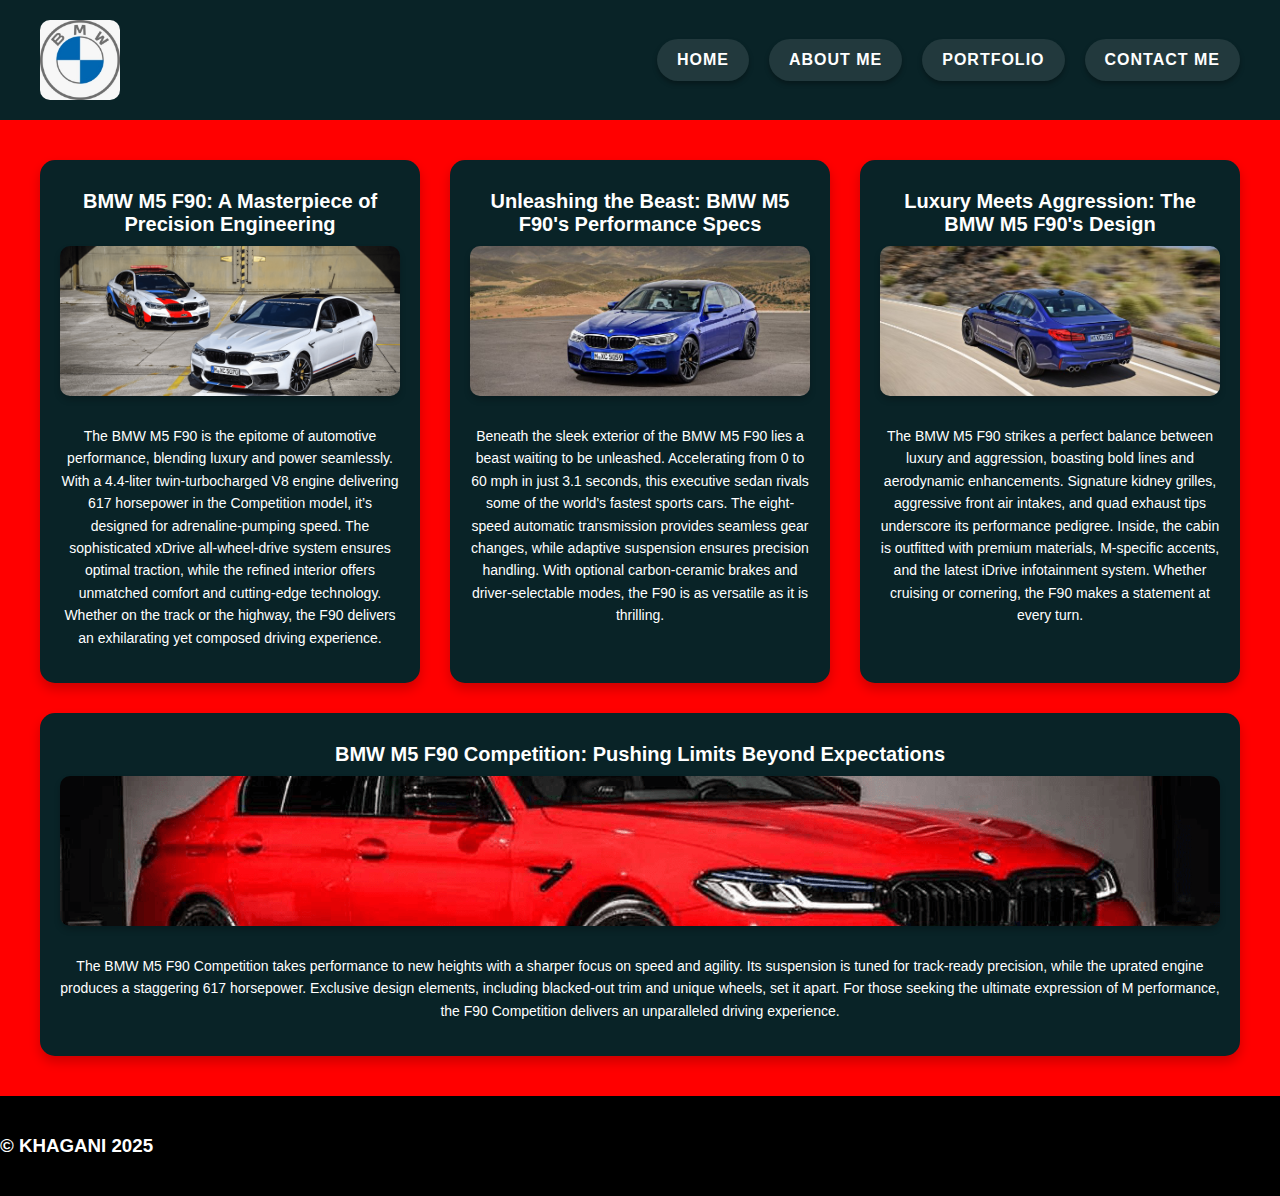
==== index.html @ 7b4a4fea "changes" ====
<html>
    <head>
    <title>Khagani.com</title>
    
    <link rel="stylesheet" href="style.css">
    
    </head>
    
    <body>
    <div id="top-container" class="row">
    
        <div id="logo" class="col-lg-4 col-md-4 col-sm-12">
        <img src="images/BMW_2020.png" style="height:90px">
        </div>
        
        <div id="menu" class="col-lg-8 col-md-8 col-sm-12">
            <div class="col-lg-3 col-md-3 col-sm-12 menusub">
            <a href="index.html">HOME</a>
            </div>
    
            <div class="col-lg-3 col-md-3 col-sm-12 menusub">
            <a href="about_me.html">ABOUT ME</a>
            </div>
    
            <div class="col-lg-3 col-md-3 col-sm-12 menusub">
            <a href="portfolio.html">PORTFOLIO</a>
            </div>
    
            <div class="col-lg-3 col-md-3 col-sm-12 menusub">
            <a href="contact.html">CONTACT ME</a>
            </div>
        </div>
    </div>
    
    
    <div id="content-container-index" class="row">
        <div class="content col-lg-3 col-md-3 col-sm-12">
        <h2> BMW M5 F90: A Masterpiece of Precision Engineering</h2>
        <img src="images/backgroundimage.png" alt="">
        <p>The BMW M5 F90 is the epitome of automotive performance, blending luxury and power seamlessly. With a 4.4-liter twin-turbocharged V8 engine delivering 617 horsepower in the Competition model, it’s designed for adrenaline-pumping speed. The sophisticated xDrive all-wheel-drive system ensures optimal traction, while the refined interior offers unmatched comfort and cutting-edge technology. Whether on the track or the highway, the F90 delivers an exhilarating yet composed driving experience.</p>
        </div>
        <div class="content col-lg-3 col-md-3 col-sm-12">
        <h2>Unleashing the Beast: BMW M5 F90's Performance Specs</h2>
        <img src="images/project1.png" alt="">
        <p>Beneath the sleek exterior of the BMW M5 F90 lies a beast waiting to be unleashed. Accelerating from 0 to 60 mph in just 3.1 seconds, this executive sedan rivals some of the world's fastest sports cars. The eight-speed automatic transmission provides seamless gear changes, while adaptive suspension ensures precision handling. With optional carbon-ceramic brakes and driver-selectable modes, the F90 is as versatile as it is thrilling.</p>
        </div>
        <div class="content col-lg-3 col-md-3 col-sm-12">
        <h2>Luxury Meets Aggression: The BMW M5 F90's Design</h2>
        <img src="images/project2.png" alt="">
        <p>The BMW M5 F90 strikes a perfect balance between luxury and aggression, boasting bold lines and aerodynamic enhancements. Signature kidney grilles, aggressive front air intakes, and quad exhaust tips underscore its performance pedigree. Inside, the cabin is outfitted with premium materials, M-specific accents, and the latest iDrive infotainment system. Whether cruising or cornering, the F90 makes a statement at every turn.</p>
        </div>
        <div class="content col-lg-3 col-md-3 col-sm-12">
        <h2>BMW M5 F90 Competition: Pushing Limits Beyond Expectations</h2>
		<img src="images/bmwm5orangered.png" alt="">
        <p>The BMW M5 F90 Competition takes performance to new heights with a sharper focus on speed and agility. Its suspension is tuned for track-ready precision, while the uprated engine produces a staggering 617 horsepower. Exclusive design elements, including blacked-out trim and unique wheels, set it apart. For those seeking the ultimate expression of M performance, the F90 Competition delivers an unparalleled driving experience.</p>
        </div>
    </div>
    
   
    <!-- BOOTSTRAP CALL-->
    <link rel="stylesheet" href="https://stackpath.bootstrapcdn.com/bootstrap/4.1.1/css/bootstrap.min.css" integrity="sha384-WskhaSGFgHYWDcbwN70/dfYBj47jz9qbsMId/iRN3ewGhXQFZCSftd1LZCfmhktB" crossorigin="anonymous">
    <script src="https://stackpath.bootstrapcdn.com/bootstrap/4.1.1/js/bootstrap.min.js" integrity="sha384-smHYKdLADwkXOn1EmN1qk/HfnUcbVRZyYmZ4qpPea6sjB/pTJ0euyQp0Mk8ck+5T" crossorigin="anonymous"></script>
    <link rel="stylesheet" href="https://use.fontawesome.com/releases/v5.0.13/css/all.css" integrity="sha384-DNOHZ68U8hZfKXOrtjWvjxusGo9WQnrNx2sqG0tfsghAvtVlRW3tvkXWZh58N9jp" crossorigin="anonymous">
    <!-- FINISHED -->
   
    
    
    
    <div id="footer" class="row">
        <h3>© KHAGANI 2025</h3>
    </div>  
    </body>
</html>
---- style.css ----
/* General reset */
body, html {
    margin: 0;
    padding: 0;
    font-family: 'Roboto', sans-serif;
    background: linear-gradient(to bottom, #092327, #051518);
    color: #ffffff;
}
body {
    background-color: red;
    width: 100%;
}



.footer {
    margin-top: 0
}

.bg {
    display: flex;
    justify-content: center;
    width: 100%;
    height: 100%;
    background: #ff0000;
}
/* Header */
#top-container {
    background: linear-gradient(to right, #092327);
    display: flex;
    align-items: center;
    padding: 20px 40px;
    box-shadow: 0 4px 8px rgba(0, 0, 0, 0.2);
}

#logo img {
    max-height: 80px;
    border-radius: 10px;
}

#menu {
    display: flex;
    justify-content: flex-end;
    flex: 1;
    gap: 20px;
}

.menusub {
    background-color: rgba(255, 255, 255, 0.1);
    padding: 12px 20px;
    text-align: center;
    border-radius: 30px;
    transition: all 0.3s ease;
    box-shadow: 0 3px 5px rgba(0, 0, 0, 0.3);
}
.menusub a {
    text-decoration: none;
    color: #ffffff;
    font-weight: bold;
    letter-spacing: 1px;
    transition: color 0.3s ease;
}

.menusub:hover {
    background-color: #ffffff;
    transform: translateY(-5px);
    box-shadow: 0 6px 10px rgba(0, 0, 0, 0.4);
 
}

.menusub:hover a {
    color: #3e1929;
    text-decoration: none;
}

/* Content */
#content-container-index {
    padding: 40px;
    display: flex;
    flex-wrap: wrap;
    gap: 30px;
    background-color: red;
}
#contact-content{
    min-width: 390px;
    padding: 20px;
    background: rgba(255, 255, 255, 0.1);
    border-radius: 15px;
    box-shadow: 0 6px 12px rgba(0, 0, 0, 0.3);
    color: #ffffff;
}


.content {
    background: #092327 !important;
    padding: 20px;
    border-radius: 15px;
    flex: 1 1 calc(25% - 30px);
    box-shadow: 0 6px 12px rgba(0, 0, 0, 0.2);
    transition: transform 0.3s ease, box-shadow 0.3s ease;
}
.content:hover {
    transform: translateY(-10px);
    box-shadow: 0 8px 16px rgba(0, 0, 0, 0.3);
}

.content h2 {
    color: #0066ff;
    margin-bottom: 15px;
    font-size: 20px;
}

.content p {
    line-height: 1.6;
    font-size: 14px;
    color: #ffffff;
}

/* Footer */
#footer {
    padding: 20px 0;
    background-color: #000000;
    color: #ffffff;
    margin-left: auto;
    
}

/* Responsive Design */
@media (max-width: 768px) {
    #menu {
        flex-direction: column;
        align-items: center;
    }

    .menusub {
        margin-bottom: 10px;
    }

    #content-container {
        padding: 20px;
        background-color: red;
    }

    .content {
        flex: 1 1 100%;
    }
}

.container {
    min-width: 1000px !important;
    padding: 30px;
    background-color: red;
    margin: 0 !important;
}

.content {
    background: rgba(255, 255, 255, 0.1);
    padding: 20px;
    border-radius: 15px;
    flex: 1 1 calc(25% - 30px);
    box-shadow: 0 6px 12px rgba(0, 0, 0, 0.2);
    transition: transform 0.3s ease, box-shadow 0.3s ease;
    text-align: center; /* Center-align content */
}

.content img {
    width: 100%;
    max-height: 150px;
    object-fit: cover; /* Ensures image covers the space properly */
    border-radius: 10px;
    margin-bottom: 15px;
    box-shadow: 0 4px 6px rgba(0, 0, 0, 0.2);
}

* {
    color: #ffffff;
}

.content h2 {
    color: #ffffff;
    margin: 10px 0;
    font-size: 20px;
}

.content p {
    line-height: 1.6;
    font-size: 14px;
    color: #ffffff;
}

.content:hover {
    transform: translateY(-10px);
    box-shadow: 0 8px 16px rgba(0, 0, 0, 0.3);
}
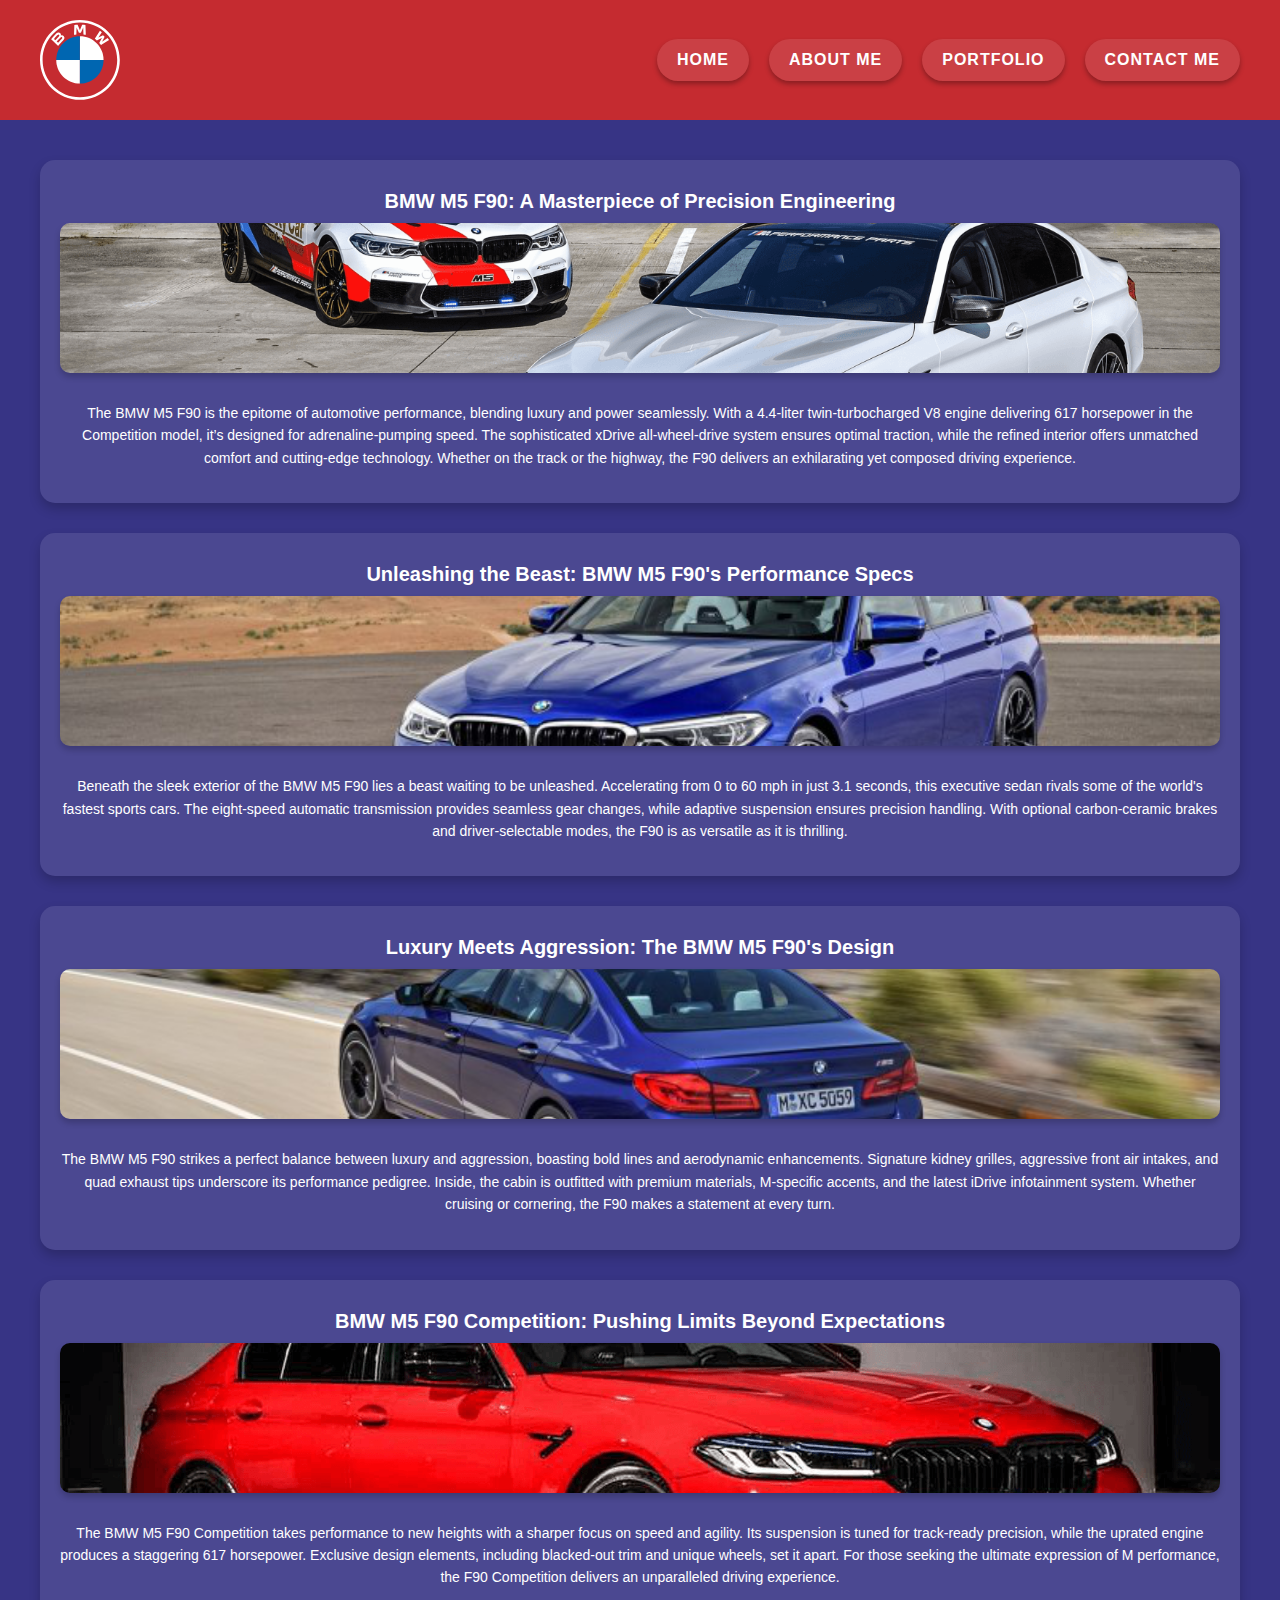
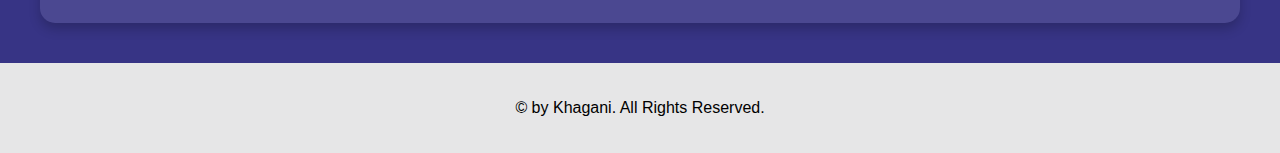
==== commit 684874b7: "changes" ====
--- a/index.html
+++ b/index.html
@@ -10,7 +10,7 @@
     <div id="top-container" class="row">
     
         <div id="logo" class="col-lg-4 col-md-4 col-sm-12">
-        <img src="images/BMW_2020.png" style="height:90px">
+        <img src="images/BMW_White_Logo.svg.asset.1670245093434.svg" style="height:90px">
         </div>
         
         <div id="menu" class="col-lg-8 col-md-8 col-sm-12">
@@ -62,13 +62,14 @@
     <script src="https://stackpath.bootstrapcdn.com/bootstrap/4.1.1/js/bootstrap.min.js" integrity="sha384-smHYKdLADwkXOn1EmN1qk/HfnUcbVRZyYmZ4qpPea6sjB/pTJ0euyQp0Mk8ck+5T" crossorigin="anonymous"></script>
     <link rel="stylesheet" href="https://use.fontawesome.com/releases/v5.0.13/css/all.css" integrity="sha384-DNOHZ68U8hZfKXOrtjWvjxusGo9WQnrNx2sqG0tfsghAvtVlRW3tvkXWZh58N9jp" crossorigin="anonymous">
     <!-- FINISHED -->
-   
-    
-    
-    
-    <div id="footer" class="row">
-        <h3>© KHAGANI 2025</h3>
-    </div>  
-    </body>
+ <!-- Footer -->
+    <div id="footer" class="text-center mt-5">
+        <p>&copy; by Khagani. All Rights Reserved.</p>
+    </div>
+
+    <!-- Scripts -->
+    <script src="https://stackpath.bootstrapcdn.com/bootstrap/4.1.1/js/bootstrap.min.js" crossorigin="anonymous"></script>
+ 
+</body>
 </html>
     --- a/style.css
+++ b/style.css
@@ -3,30 +3,16 @@
     margin: 0;
     padding: 0;
     font-family: 'Roboto', sans-serif;
-    background: linear-gradient(to bottom, #092327, #051518);
+    background: #343985; /* Content background */
     color: #ffffff;
 }
 body {
-    background-color: red;
     width: 100%;
 }
 
-
-
-.footer {
-    margin-top: 0
-}
-
-.bg {
-    display: flex;
-    justify-content: center;
-    width: 100%;
-    height: 100%;
-    background: #ff0000;
-}
 /* Header */
 #top-container {
-    background: linear-gradient(to right, #092327);
+    background: #c52b30; /* Header background */
     display: flex;
     align-items: center;
     padding: 20px 40px;
@@ -53,6 +39,7 @@
     transition: all 0.3s ease;
     box-shadow: 0 3px 5px rgba(0, 0, 0, 0.3);
 }
+
 .menusub a {
     text-decoration: none;
     color: #ffffff;
@@ -65,7 +52,6 @@
     background-color: #ffffff;
     transform: translateY(-5px);
     box-shadow: 0 6px 10px rgba(0, 0, 0, 0.4);
- 
 }
 
 .menusub:hover a {
@@ -74,39 +60,83 @@
 }
 
 /* Content */
-#content-container-index {
-    padding: 40px;
-    display: flex;
-    flex-wrap: wrap;
-    gap: 30px;
-    background-color: red;
-}
-#contact-content{
-    min-width: 390px;
+#contact-content {
+    display: flex; 
+    justify-content: center; 
+    align-items: center; 
+    min-height: calc(100vh - 150px);
     padding: 20px;
     background: rgba(255, 255, 255, 0.1);
     border-radius: 15px;
     box-shadow: 0 6px 12px rgba(0, 0, 0, 0.3);
     color: #ffffff;
-}
-
-
-.content {
-    background: #092327 !important;
+    margin: 0; 
+}
+
+#contact-content h1 {
+    color: #000000;
+    margin: 0 0 20px 0; 
+    text-align: center; 
+}
+
+
+#content-container-index{
+    padding: 40px;
+    display: flex;
+    flex-wrap: wrap;
+    gap: 30px;
+    justify-content: center;
+    background: #373485; /* Content background */
+    
+
+}
+
+#content-container-about{
+    padding: 40px;
+    display: flex;
+    flex-wrap: wrap;
+    gap: 30px;
+    justify-content: center;
+    background: #373485; /* Content background */
+    
+}
+
+#content-container-portfolio{
+    padding: 40px;
+    display: flex;
+    flex-wrap: wrap;
+    gap: 30px;
+    justify-content: center;
+    background: #373485; /* Content background */
+    
+}
+.content{
+    background: rgba(255, 255, 255, 0.1);
     padding: 20px;
     border-radius: 15px;
-    flex: 1 1 calc(25% - 30px);
+    
     box-shadow: 0 6px 12px rgba(0, 0, 0, 0.2);
+    text-align: center;
     transition: transform 0.3s ease, box-shadow 0.3s ease;
 }
+
+.content img {
+    width: 100%;
+    max-height: 150px;
+    object-fit: cover;
+    border-radius: 10px;
+    margin-bottom: 15px;
+    box-shadow: 0 4px 6px rgba(0, 0, 0, 0.2);
+}
+
 .content:hover {
     transform: translateY(-10px);
     box-shadow: 0 8px 16px rgba(0, 0, 0, 0.3);
 }
 
 .content h2 {
-    color: #0066ff;
-    margin-bottom: 15px;
+    color: #ffffff;
+    margin: 10px 0;
     font-size: 20px;
 }
 
@@ -119,13 +149,27 @@
 /* Footer */
 #footer {
     padding: 20px 0;
-    background-color: #000000;
-    color: #ffffff;
-    margin-left: auto;
-    
+    background-color: #e6e6e7; /* Footer background */
+    color: #000000; /* Footer text color for better contrast */
+    text-align: center;
 }
 
 /* Responsive Design */
+@media (max-width: 1024px) {
+    #menu {
+        flex-direction: column;
+        align-items: center;
+    }
+
+    .menusub {
+        margin-bottom: 10px;
+    }
+
+    .content {
+        flex: 1 1 calc(50% - 30px);
+    }
+}
+
 @media (max-width: 768px) {
     #menu {
         flex-direction: column;
@@ -136,60 +180,31 @@
         margin-bottom: 10px;
     }
 
-    #content-container {
+    #content-container-index {
         padding: 20px;
-        background-color: red;
     }
 
     .content {
-        flex: 1 1 100%;
-    }
-}
-
-.container {
-    min-width: 1000px !important;
-    padding: 30px;
-    background-color: red;
-    margin: 0 !important;
-}
-
-.content {
-    background: rgba(255, 255, 255, 0.1);
-    padding: 20px;
-    border-radius: 15px;
-    flex: 1 1 calc(25% - 30px);
-    box-shadow: 0 6px 12px rgba(0, 0, 0, 0.2);
-    transition: transform 0.3s ease, box-shadow 0.3s ease;
-    text-align: center; /* Center-align content */
-}
-
-.content img {
-    width: 100%;
-    max-height: 150px;
-    object-fit: cover; /* Ensures image covers the space properly */
-    border-radius: 10px;
-    margin-bottom: 15px;
-    box-shadow: 0 4px 6px rgba(0, 0, 0, 0.2);
-}
-
-* {
-    color: #ffffff;
-}
-
-.content h2 {
-    color: #ffffff;
-    margin: 10px 0;
-    font-size: 20px;
-}
-
-.content p {
-    line-height: 1.6;
-    font-size: 14px;
-    color: #ffffff;
-}
-
-.content:hover {
-    transform: translateY(-10px);
-    box-shadow: 0 8px 16px rgba(0, 0, 0, 0.3);
-}
-
+        flex: 1 1 calc(100% - 30px);
+    }
+}
+
+@media (max-width: 480px) {
+    #top-container {
+        flex-direction: column;
+        align-items: center;
+        padding: 10px;
+    }
+
+    #logo img {
+        max-height: 60px;
+    }
+
+    .content h2 {
+        font-size: 18px;
+    }
+
+    .content p {
+        font-size: 12px;
+    }
+}
